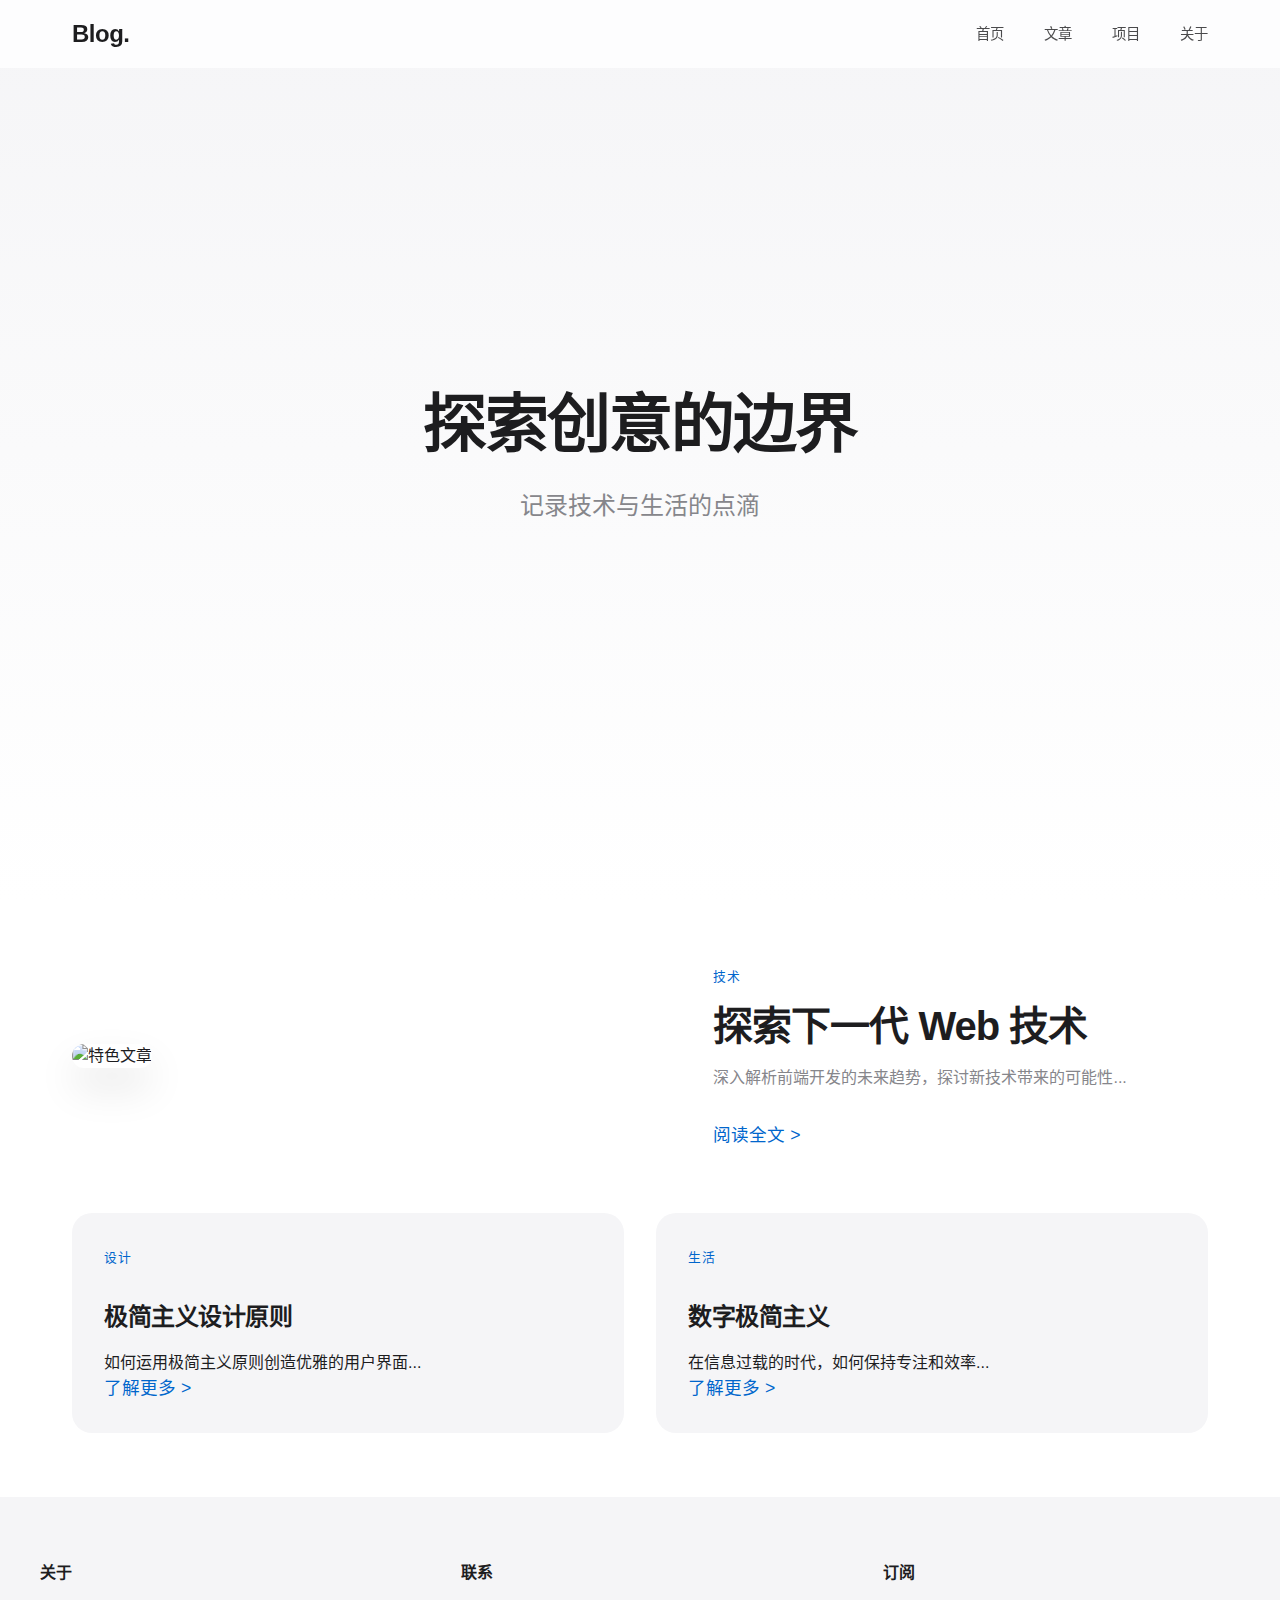
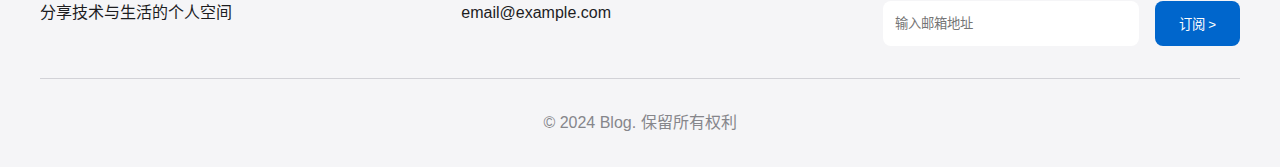
==== index.html @ 7df4236a "test" ====
<!DOCTYPE html>
<html lang="zh-CN">
<head>
    <meta charset="UTF-8">
    <meta name="viewport" content="width=device-width, initial-scale=1.0">
    <title>博客</title>
    <link rel="stylesheet" href="style.css">
</head>
<body>
    <header>
        <nav>
            <div class="logo">Blog.</div>
            <ul>
                <li><a href="#home">首页</a></li>
                <li><a href="#articles">文章</a></li>
                <li><a href="#projects">项目</a></li>
                <li><a href="#about">关于</a></li>
            </ul>
        </nav>
    </header>

    <div class="hero">
        <h1>探索创意的边界</h1>
        <p>记录技术与生活的点滴</p>
    </div>

    <main>
        <section class="featured">
            <article class="featured-post">
                <div class="post-image">
                    <img src="featured.jpg" alt="特色文章">
                </div>
                <div class="post-content">
                    <span class="category">技术</span>
                    <h2>探索下一代 Web 技术</h2>
                    <p>深入解析前端开发的未来趋势，探讨新技术带来的可能性...</p>
                    <a href="#" class="read-more">阅读全文 ></a>
                </div>
            </article>
        </section>

        <section class="posts-grid">
            <article class="post">
                <span class="category">设计</span>
                <h3>极简主义设计原则</h3>
                <p>如何运用极简主义原则创造优雅的用户界面...</p>
                <a href="#" class="read-more">了解更多 ></a>
            </article>

            <article class="post">
                <span class="category">生活</span>
                <h3>数字极简主义</h3>
                <p>在信息过载的时代，如何保持专注和效率...</p>
                <a href="#" class="read-more">了解更多 ></a>
            </article>
        </section>
    </main>

    <footer>
        <div class="footer-content">
            <div class="footer-section">
                <h4>关于</h4>
                <p>分享技术与生活的个人空间</p>
            </div>
            <div class="footer-section">
                <h4>联系</h4>
                <p>email@example.com</p>
            </div>
            <div class="footer-section">
                <h4>订阅</h4>
                <form class="subscribe-form">
                    <input type="email" placeholder="输入邮箱地址">
                    <button type="submit">订阅 ></button>
                </form>
            </div>
        </div>
        <div class="footer-bottom">
            <p>&copy; 2024 Blog. 保留所有权利</p>
        </div>
    </footer>
</body>
</html>
---- style.css ----
/* 基础重置 */
* {
    margin: 0;
    padding: 0;
    box-sizing: border-box;
}

body {
    font-family: -apple-system, BlinkMacSystemFont, 'SF Pro Text', 'Helvetica Neue', sans-serif;
    line-height: 1.5;
    color: #1d1d1f;
    background-color: #ffffff;
}

/* 导航栏 */
header {
    background: rgba(255, 255, 255, 0.8);
    backdrop-filter: blur(20px);
    position: fixed;
    width: 100%;
    z-index: 1000;
}

nav {
    max-width: 1200px;
    margin: 0 auto;
    padding: 1rem 2rem;
    display: flex;
    justify-content: space-between;
    align-items: center;
}

.logo {
    font-size: 1.5rem;
    font-weight: 600;
    letter-spacing: -0.5px;
}

nav ul {
    display: flex;
    gap: 2.5rem;
    list-style: none;
}

nav a {
    text-decoration: none;
    color: #1d1d1f;
    font-size: 0.9rem;
    opacity: 0.8;
    transition: opacity 0.3s;
}

nav a:hover {
    opacity: 1;
}

/* 英雄区域 */
.hero {
    height: 100vh;
    display: flex;
    flex-direction: column;
    justify-content: center;
    align-items: center;
    text-align: center;
    background: linear-gradient(to bottom, #f5f5f7, #ffffff);
}

.hero h1 {
    font-size: 4rem;
    font-weight: 600;
    letter-spacing: -2px;
    margin-bottom: 1rem;
}

.hero p {
    font-size: 1.5rem;
    color: #86868b;
    max-width: 600px;
}

/* 主要内容区域 */
main {
    max-width: 1200px;
    margin: 0 auto;
    padding: 4rem 2rem;
}

/* 特色文章 */
.featured-post {
    display: grid;
    grid-template-columns: 1.2fr 1fr;
    gap: 3rem;
    margin-bottom: 4rem;
    align-items: center;
}

.post-image img {
    width: 100%;
    border-radius: 20px;
    box-shadow: 0 20px 40px rgba(0,0,0,0.1);
}

.category {
    display: inline-block;
    font-size: 0.8rem;
    text-transform: uppercase;
    letter-spacing: 1px;
    color: #06c;
    margin-bottom: 1rem;
}

.post-content h2 {
    font-size: 2.5rem;
    font-weight: 600;
    letter-spacing: -1px;
    margin-bottom: 1rem;
    line-height: 1.2;
}

.post-content p {
    color: #86868b;
    margin-bottom: 2rem;
}

.read-more {
    color: #06c;
    text-decoration: none;
    font-size: 1.1rem;
    font-weight: 500;
}

/* 文章网格 */
.posts-grid {
    display: grid;
    grid-template-columns: repeat(auto-fit, minmax(300px, 1fr));
    gap: 2rem;
}

.post {
    background: #f5f5f7;
    padding: 2rem;
    border-radius: 20px;
    transition: transform 0.3s ease;
}

.post:hover {
    transform: translateY(-5px);
}

.post h3 {
    font-size: 1.5rem;
    margin: 1rem 0;
    letter-spacing: -0.5px;
}

/* 页脚 */
footer {
    background: #f5f5f7;
    padding: 4rem 2rem 2rem;
}

.footer-content {
    max-width: 1200px;
    margin: 0 auto;
    display: grid;
    grid-template-columns: repeat(3, 1fr);
    gap: 4rem;
}

.footer-section h4 {
    font-size: 1rem;
    margin-bottom: 1rem;
}

.subscribe-form {
    display: flex;
    gap: 1rem;
}

.subscribe-form input {
    flex: 1;
    padding: 0.8rem;
    border: none;
    border-radius: 8px;
    background: #fff;
}

.subscribe-form button {
    padding: 0.8rem 1.5rem;
    border: none;
    border-radius: 8px;
    background: #06c;
    color: #fff;
    cursor: pointer;
    transition: background 0.3s;
}

.subscribe-form button:hover {
    background: #0055b3;
}

.footer-bottom {
    max-width: 1200px;
    margin: 2rem auto 0;
    padding-top: 2rem;
    border-top: 1px solid #d2d2d7;
    text-align: center;
    color: #86868b;
}

/* 响应式设计 */
@media (max-width: 768px) {
    .hero h1 {
        font-size: 2.5rem;
    }
    
    .featured-post {
        grid-template-columns: 1fr;
    }
    
    .footer-content {
        grid-template-columns: 1fr;
        gap: 2rem;
    }
    
    nav {
        padding: 1rem;
    }
    
    nav ul {
        display: none;
    }
}
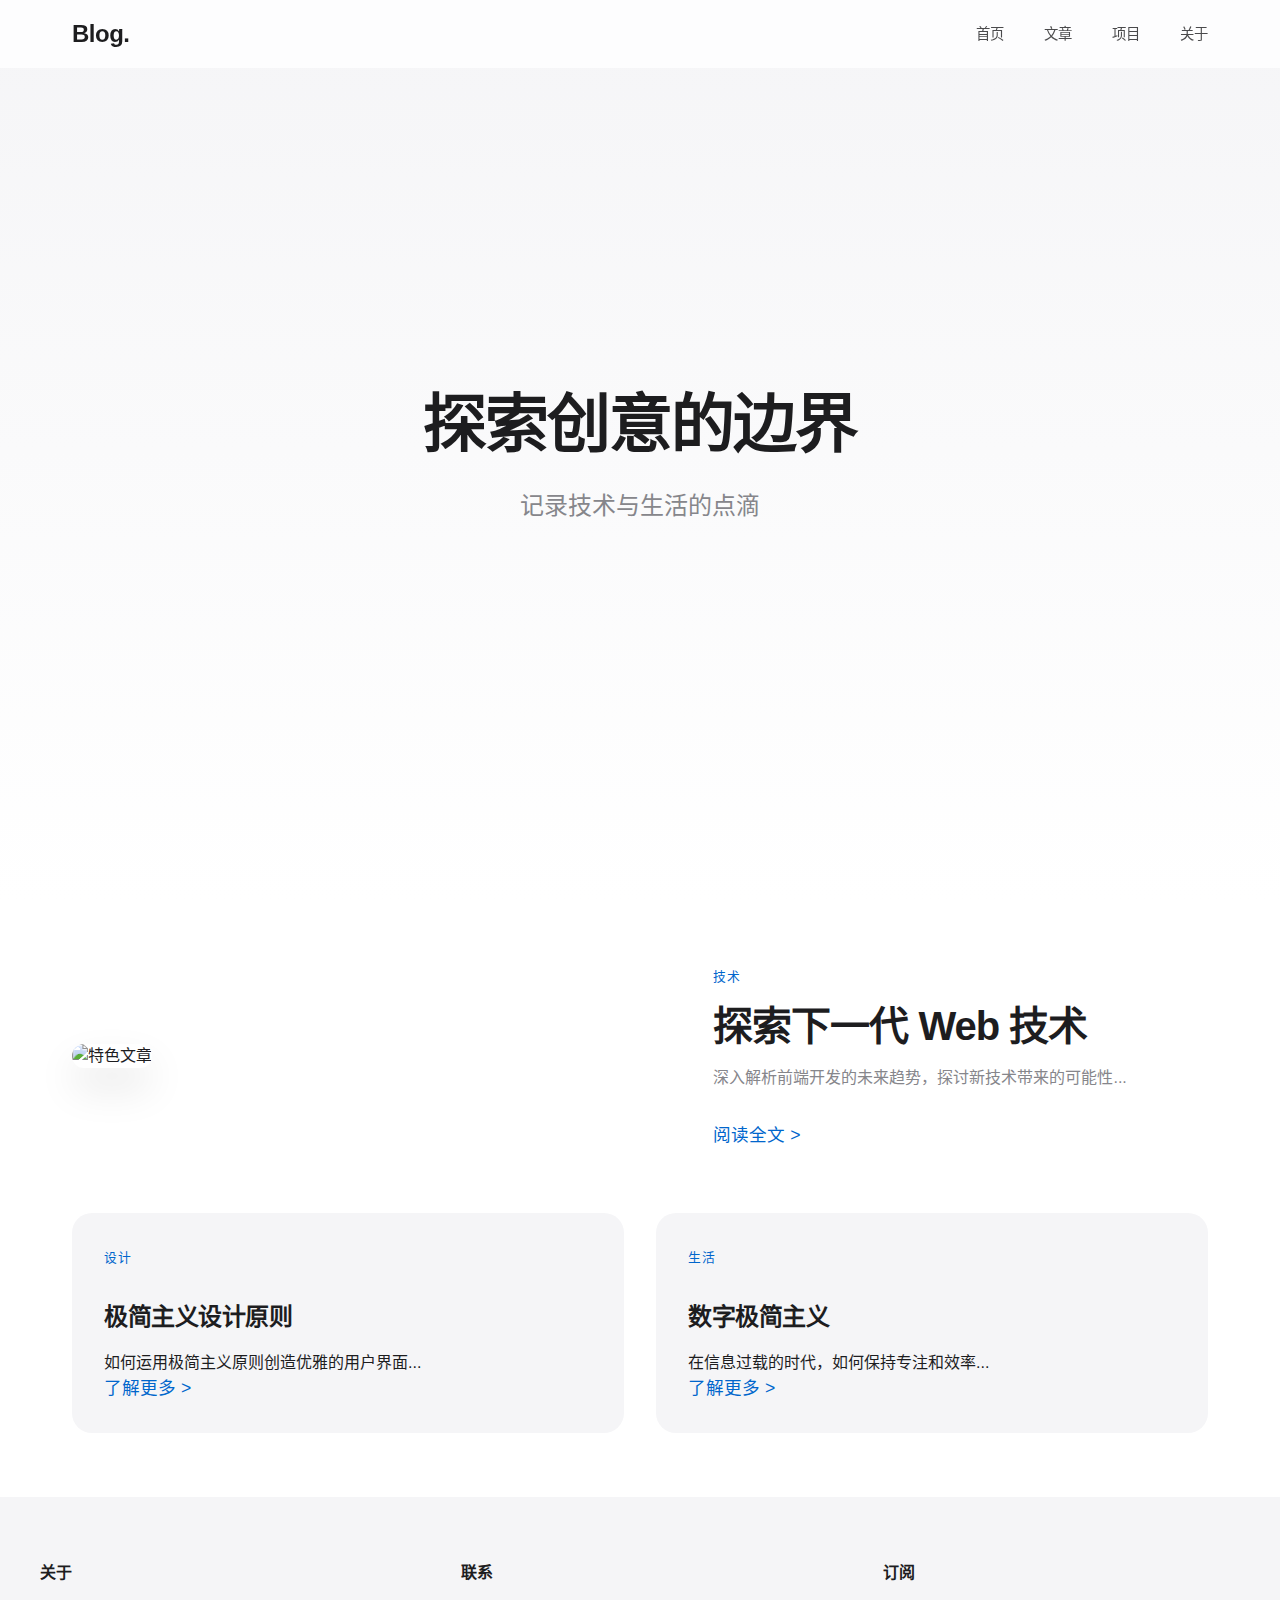
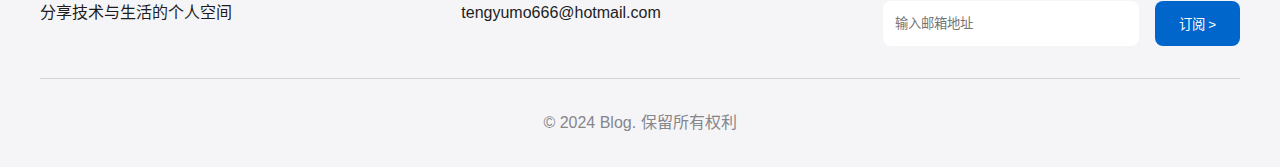
==== commit 6172c34c: "Update index.html" ====
--- a/index.html
+++ b/index.html
@@ -64,7 +64,7 @@
             </div>
             <div class="footer-section">
                 <h4>联系</h4>
-                <p>email@example.com</p>
+                <p>tengyumo666@hotmail.com</p>
             </div>
             <div class="footer-section">
                 <h4>订阅</h4>
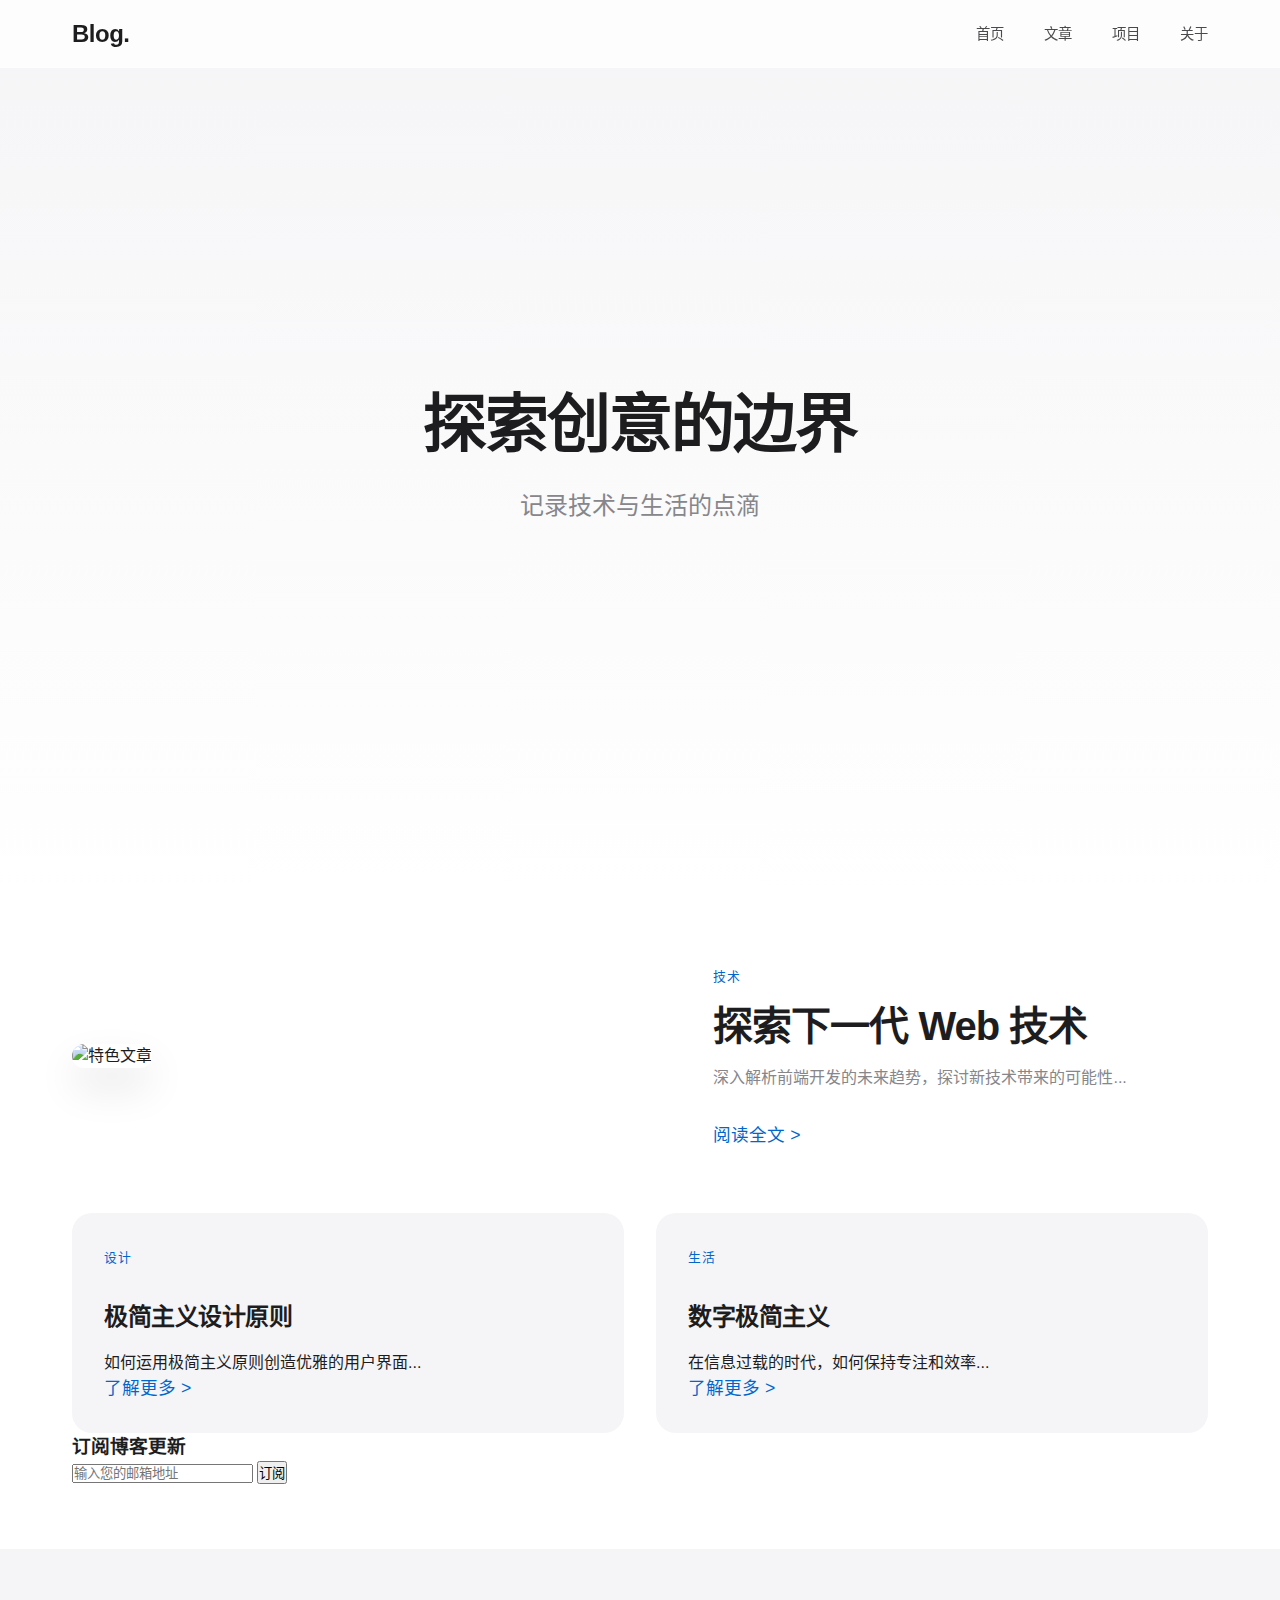
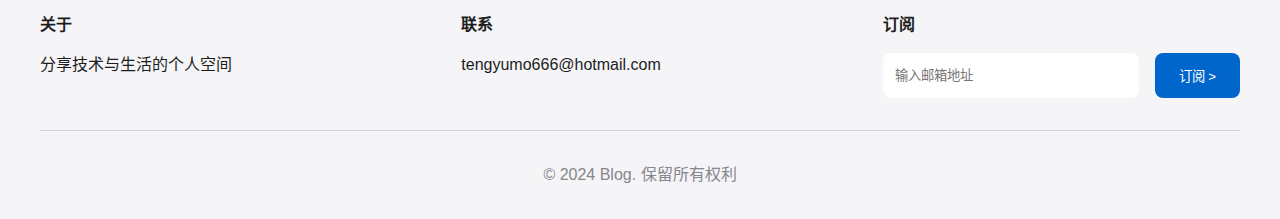
==== commit 08e7dcb1: "Update index.html" ====
--- a/index.html
+++ b/index.html
@@ -54,6 +54,14 @@
                 <a href="#" class="read-more">了解更多 ></a>
             </article>
         </section>
+
+        <div class="subscription-form">
+            <h3>订阅博客更新</h3>
+            <form id="subscribeForm">
+                <input type="email" id="emailInput" placeholder="输入您的邮箱地址" required>
+                <button type="submit">订阅</button>
+            </form>
+        </div>
     </main>
 
     <footer>
@@ -78,5 +86,31 @@
             <p>&copy; 2024 Blog. 保留所有权利</p>
         </div>
     </footer>
+
+    <script>
+    document.getElementById('subscribeForm').addEventListener('submit', async (e) => {
+        e.preventDefault();
+        const email = document.getElementById('emailInput').value;
+        
+        try {
+            const response = await fetch('/api/subscribe', {
+                method: 'POST',
+                headers: {
+                    'Content-Type': 'application/json'
+                },
+                body: JSON.stringify({ email })
+            });
+            
+            const data = await response.json();
+            if (data.success) {
+                alert('订阅成功！请查看您的邮箱确认。');
+            } else {
+                alert('订阅失败，请稍后重试。');
+            }
+        } catch (error) {
+            alert('发生错误，请稍后重试。');
+        }
+    });
+    </script>
 </body>
 </html>
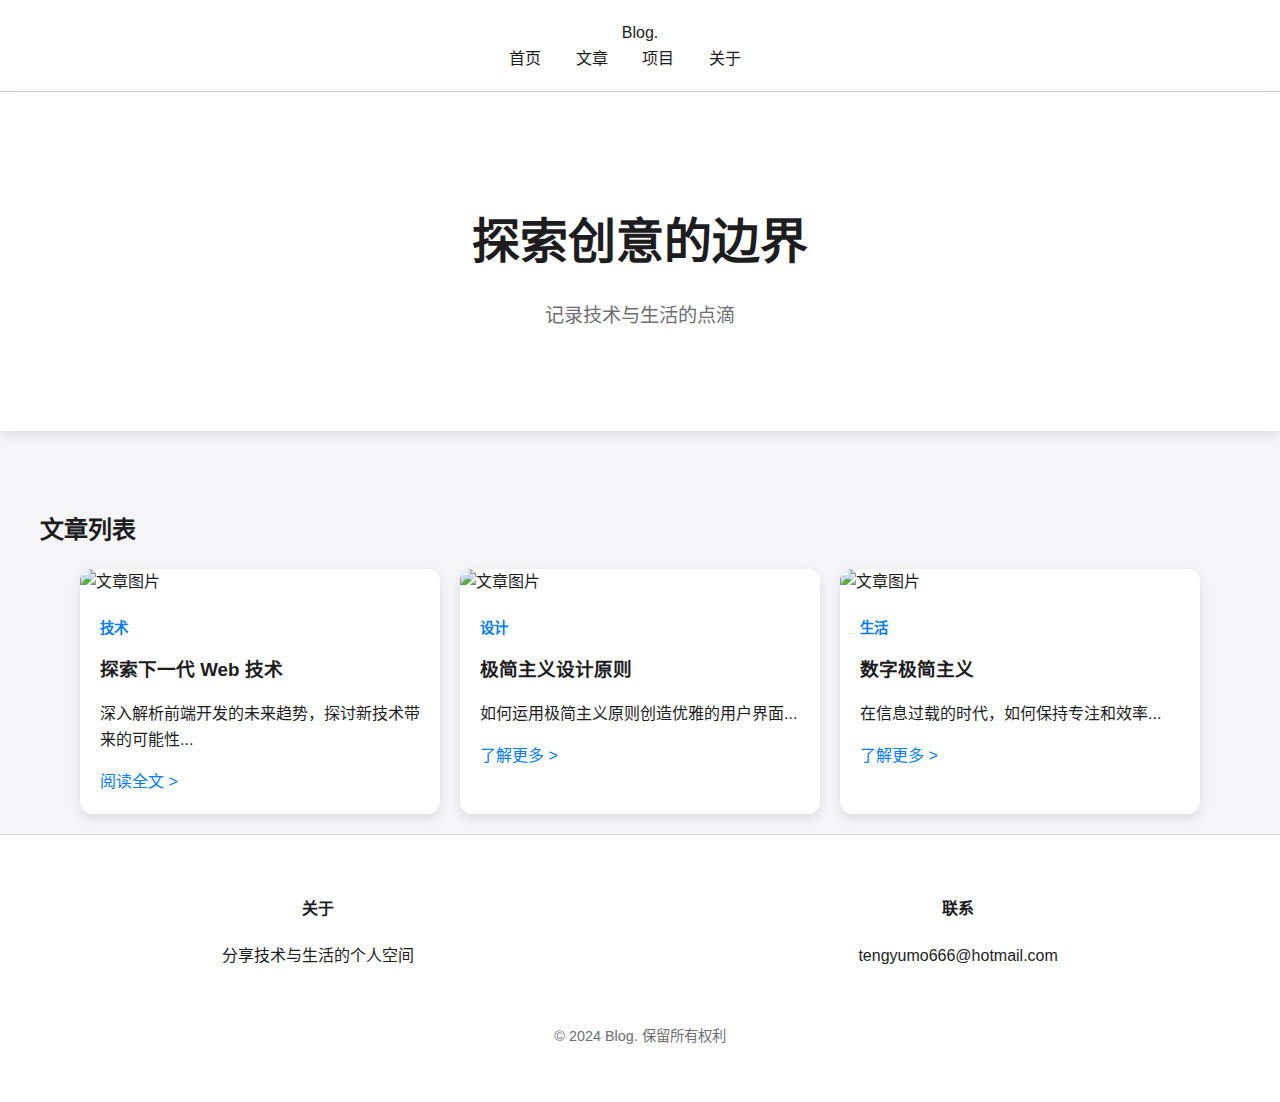
==== commit 1f7d5f0e: "page" ====
--- a/index.html
+++ b/index.html
@@ -4,7 +4,7 @@
     <meta charset="UTF-8">
     <meta name="viewport" content="width=device-width, initial-scale=1.0">
     <title>博客</title>
-    <link rel="stylesheet" href="style.css">
+    <link rel="stylesheet" href="css/style.css">
 </head>
 <body>
     <header>
@@ -25,43 +25,46 @@
     </div>
 
     <main>
-        <section class="featured">
-            <article class="featured-post">
-                <div class="post-image">
-                    <img src="featured.jpg" alt="特色文章">
-                </div>
-                <div class="post-content">
-                    <span class="category">技术</span>
-                    <h2>探索下一代 Web 技术</h2>
-                    <p>深入解析前端开发的未来趋势，探讨新技术带来的可能性...</p>
-                    <a href="#" class="read-more">阅读全文 ></a>
-                </div>
-            </article>
+        <section id="articles" class="articles-section">
+            <h2>文章列表</h2>
+            <div class="articles-grid">
+                <article class="article-card">
+                    <div class="article-image">
+                        <img src="featured.jpg" alt="文章图片">
+                    </div>
+                    <div class="article-content">
+                        <span class="category">技术</span>
+                        <h3>探索下一代 Web 技术</h3>
+                        <p>深入解析前端开发的未来趋势，探讨新技术带来的可能性...</p>
+                        <a href="#" class="read-more">阅读全文 ></a>
+                    </div>
+                </article>
+
+                <article class="article-card">
+                    <div class="article-image">
+                        <img src="design.jpg" alt="文章图片">
+                    </div>
+                    <div class="article-content">
+                        <span class="category">设计</span>
+                        <h3>极简主义设计原则</h3>
+                        <p>如何运用极简主义原则创造优雅的用户界面...</p>
+                        <a href="#" class="read-more">了解更多 ></a>
+                    </div>
+                </article>
+
+                <article class="article-card">
+                    <div class="article-image">
+                        <img src="lifestyle.jpg" alt="文章图片">
+                    </div>
+                    <div class="article-content">
+                        <span class="category">生活</span>
+                        <h3>数字极简主义</h3>
+                        <p>在信息过载的时代，如何保持专注和效率...</p>
+                        <a href="#" class="read-more">了解更多 ></a>
+                    </div>
+                </article>
+            </div>
         </section>
-
-        <section class="posts-grid">
-            <article class="post">
-                <span class="category">设计</span>
-                <h3>极简主义设计原则</h3>
-                <p>如何运用极简主义原则创造优雅的用户界面...</p>
-                <a href="#" class="read-more">了解更多 ></a>
-            </article>
-
-            <article class="post">
-                <span class="category">生活</span>
-                <h3>数字极简主义</h3>
-                <p>在信息过载的时代，如何保持专注和效率...</p>
-                <a href="#" class="read-more">了解更多 ></a>
-            </article>
-        </section>
-
-        <div class="subscription-form">
-            <h3>订阅博客更新</h3>
-            <form id="subscribeForm">
-                <input type="email" id="emailInput" placeholder="输入您的邮箱地址" required>
-                <button type="submit">订阅</button>
-            </form>
-        </div>
     </main>
 
     <footer>
@@ -74,43 +77,10 @@
                 <h4>联系</h4>
                 <p>tengyumo666@hotmail.com</p>
             </div>
-            <div class="footer-section">
-                <h4>订阅</h4>
-                <form class="subscribe-form">
-                    <input type="email" placeholder="输入邮箱地址">
-                    <button type="submit">订阅 ></button>
-                </form>
-            </div>
         </div>
         <div class="footer-bottom">
             <p>&copy; 2024 Blog. 保留所有权利</p>
         </div>
     </footer>
-
-    <script>
-    document.getElementById('subscribeForm').addEventListener('submit', async (e) => {
-        e.preventDefault();
-        const email = document.getElementById('emailInput').value;
-        
-        try {
-            const response = await fetch('/api/subscribe', {
-                method: 'POST',
-                headers: {
-                    'Content-Type': 'application/json'
-                },
-                body: JSON.stringify({ email })
-            });
-            
-            const data = await response.json();
-            if (data.success) {
-                alert('订阅成功！请查看您的邮箱确认。');
-            } else {
-                alert('订阅失败，请稍后重试。');
-            }
-        } catch (error) {
-            alert('发生错误，请稍后重试。');
-        }
-    });
-    </script>
 </body>
 </html>
--- a/css/style.css
+++ b/css/style.css
@@ -0,0 +1,141 @@
+body {
+    font-family: -apple-system, BlinkMacSystemFont, "Segoe UI", Roboto, "Helvetica Neue", Arial, sans-serif;
+    line-height: 1.6;
+    margin: 0;
+    padding: 0;
+    background-color: #f5f5f7;
+    color: #1d1d1f;
+}
+
+header {
+    background: #fff;
+    border-bottom: 1px solid #d2d2d7;
+    padding: 20px 0;
+    text-align: center;
+}
+
+nav ul {
+    list-style: none;
+    padding: 0;
+    margin: 0;
+}
+
+nav ul li {
+    display: inline;
+    margin-right: 30px;
+}
+
+nav ul li a {
+    color: #1d1d1f;
+    text-decoration: none;
+    font-weight: 500;
+    transition: color 0.3s;
+}
+
+nav ul li a:hover {
+    color: #007aff;
+}
+
+.hero {
+    background: #fff;
+    padding: 80px 20px;
+    text-align: center;
+    box-shadow: 0 4px 12px rgba(0, 0, 0, 0.1);
+    margin-bottom: 40px;
+}
+
+.hero h1 {
+    font-size: 3em;
+    margin-bottom: 20px;
+    color: #1d1d1f;
+}
+
+.hero p {
+    font-size: 1.2em;
+    color: #6e6e73;
+}
+
+main {
+    padding: 20px;
+}
+
+.articles-section {
+    max-width: 1200px;
+    margin: 0 auto;
+}
+
+.articles-grid {
+    display: flex;
+    flex-wrap: wrap;
+    gap: 20px;
+    justify-content: center;
+}
+
+.article-card {
+    background: #fff;
+    border-radius: 12px;
+    box-shadow: 0 4px 12px rgba(0, 0, 0, 0.1);
+    overflow: hidden;
+    width: 30%;
+    transition: transform 0.3s, box-shadow 0.3s;
+}
+
+.article-card:hover {
+    transform: translateY(-5px);
+    box-shadow: 0 8px 16px rgba(0, 0, 0, 0.2);
+}
+
+.article-image img {
+    width: 100%;
+    height: auto;
+    display: block;
+}
+
+.article-content {
+    padding: 20px;
+}
+
+.category {
+    font-size: 0.9em;
+    color: #007aff;
+    font-weight: 600;
+}
+
+h3 {
+    margin: 15px 0;
+    color: #1d1d1f;
+}
+
+.read-more {
+    color: #007aff;
+    text-decoration: none;
+    font-weight: 500;
+    transition: color 0.3s;
+}
+
+.read-more:hover {
+    color: #0056b3;
+}
+
+footer {
+    background: #fff;
+    border-top: 1px solid #d2d2d7;
+    padding: 40px 0;
+    text-align: center;
+}
+
+.footer-content {
+    display: flex;
+    justify-content: space-around;
+    flex-wrap: wrap;
+    margin-bottom: 20px;
+}
+
+.footer-section {
+    margin-bottom: 20px;
+}
+
+.footer-bottom {
+    font-size: 0.9em;
+    color: #6e6e73;
+} 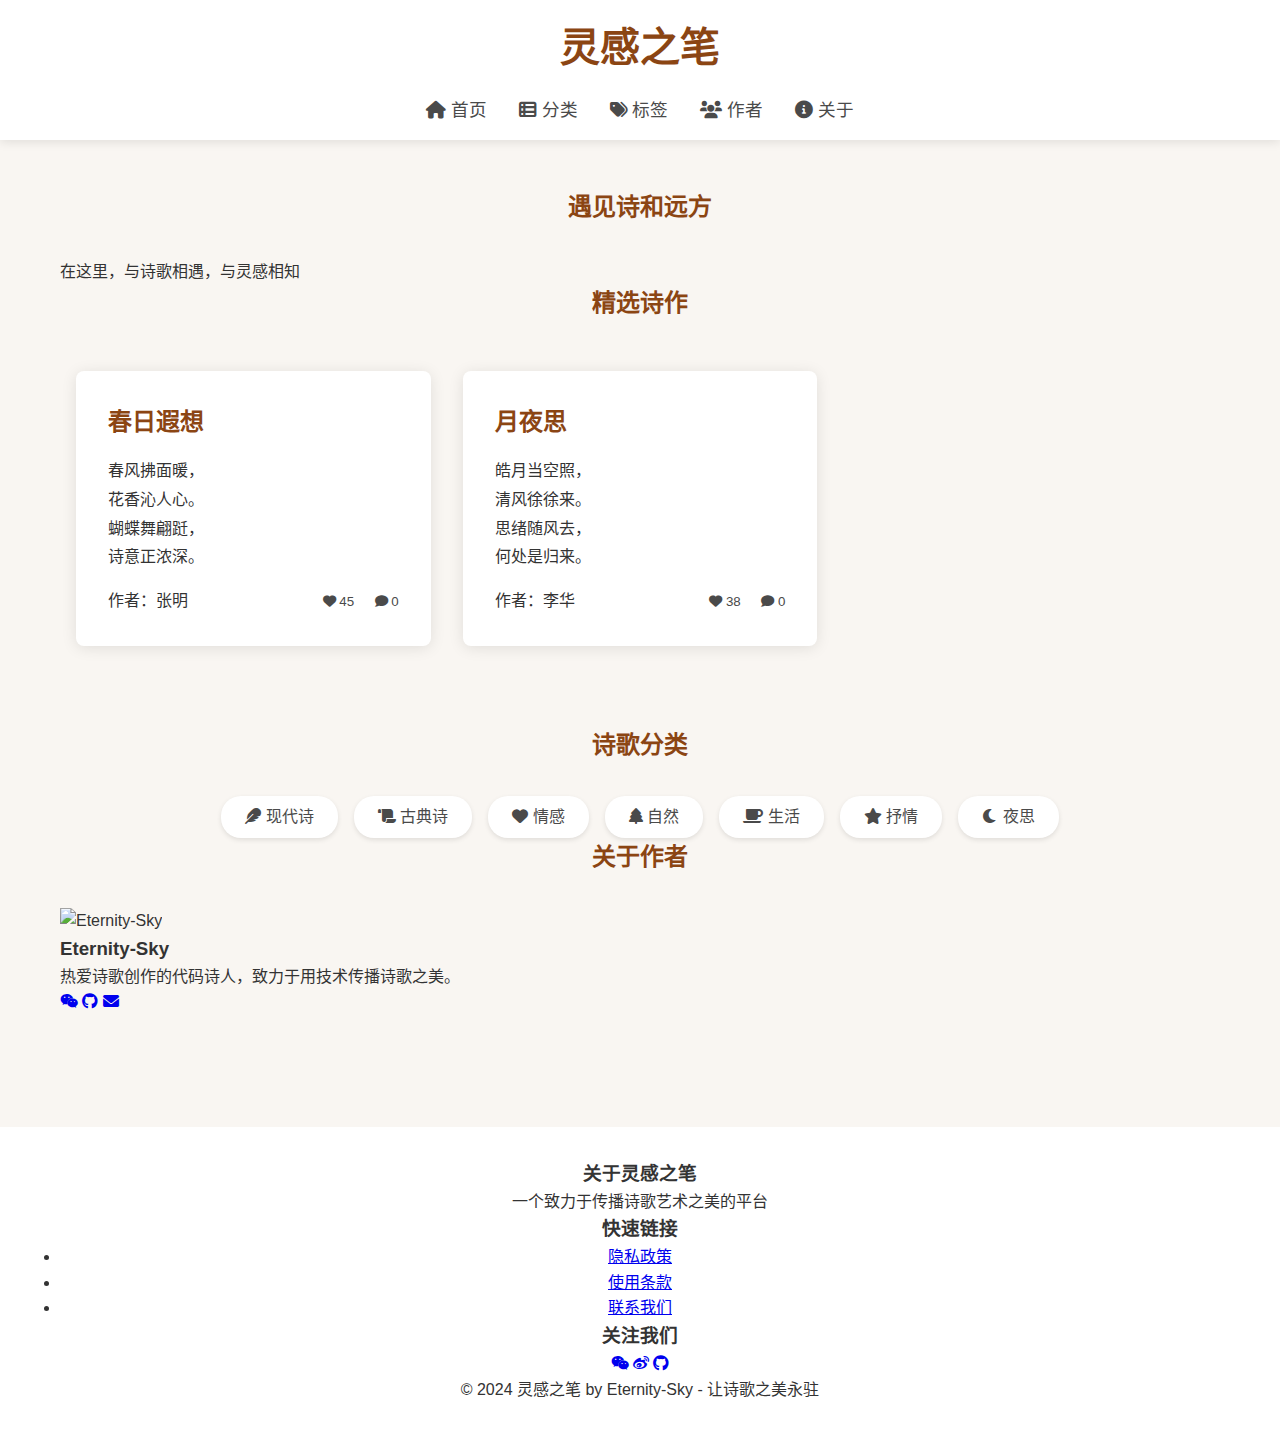
==== commit bfaa11fc: "a" ====
--- a/index.html
+++ b/index.html
@@ -3,84 +3,106 @@
 <head>
     <meta charset="UTF-8">
     <meta name="viewport" content="width=device-width, initial-scale=1.0">
-    <title>博客</title>
+    <title>灵感之笔 - 诗歌分享平台</title>
+    <meta name="description" content="灵感之笔 - 一个优雅的诗歌分享平台，由Eternity-Sky倾情打造">
+    <meta name="author" content="Eternity-Sky">
     <link rel="stylesheet" href="css/style.css">
+    <link rel="stylesheet" href="https://cdnjs.cloudflare.com/ajax/libs/font-awesome/6.0.0/css/all.min.css">
+    <link rel="icon" href="images/favicon.ico" type="image/x-icon">
 </head>
 <body>
-    <header>
-        <nav>
-            <div class="logo">Blog.</div>
-            <ul>
-                <li><a href="#home">首页</a></li>
-                <li><a href="#articles">文章</a></li>
-                <li><a href="#projects">项目</a></li>
-                <li><a href="#about">关于</a></li>
-            </ul>
-        </nav>
+    <header class="site-header">
+        <div class="container">
+            <div class="header-top">
+                <h1 class="site-title">灵感之笔</h1>
+            </div>
+            <nav class="main-nav">
+                <ul>
+                    <li><a href="/" class="active"><i class="fas fa-home"></i> 首页</a></li>
+                    <li><a href="/categories"><i class="fas fa-th-list"></i> 分类</a></li>
+                    <li><a href="/tags"><i class="fas fa-tags"></i> 标签</a></li>
+                    <li><a href="/authors"><i class="fas fa-users"></i> 作者</a></li>
+                    <li><a href="/about"><i class="fas fa-info-circle"></i> 关于</a></li>
+                </ul>
+            </nav>
+        </div>
     </header>
 
-    <div class="hero">
-        <h1>探索创意的边界</h1>
-        <p>记录技术与生活的点滴</p>
-    </div>
+    <main class="site-main">
+        <div class="container">
+            <section class="hero-section">
+                <h2>遇见诗和远方</h2>
+                <p class="subtitle">在这里，与诗歌相遇，与灵感相知</p>
+            </section>
 
-    <main>
-        <section id="articles" class="articles-section">
-            <h2>文章列表</h2>
-            <div class="articles-grid">
-                <article class="article-card">
-                    <div class="article-image">
-                        <img src="featured.jpg" alt="文章图片">
+            <section class="featured-poems">
+                <h2>精选诗作</h2>
+                <div class="poems-grid">
+                    <!-- 诗歌卡片将通过 JavaScript 动态加载 -->
+                </div>
+            </section>
+
+            <section class="categories">
+                <h2>诗歌分类</h2>
+                <div class="category-tags">
+                    <a href="#" class="tag"><i class="fas fa-feather"></i> 现代诗</a>
+                    <a href="#" class="tag"><i class="fas fa-scroll"></i> 古典诗</a>
+                    <a href="#" class="tag"><i class="fas fa-heart"></i> 情感</a>
+                    <a href="#" class="tag"><i class="fas fa-tree"></i> 自然</a>
+                    <a href="#" class="tag"><i class="fas fa-coffee"></i> 生活</a>
+                    <a href="#" class="tag"><i class="fas fa-star"></i> 抒情</a>
+                    <a href="#" class="tag"><i class="fas fa-moon"></i> 夜思</a>
+                </div>
+            </section>
+
+            <section class="about-author">
+                <h2>关于作者</h2>
+                <div class="author-card">
+                    <img src="images/author-avatar.jpg" alt="Eternity-Sky" class="author-avatar">
+                    <div class="author-info">
+                        <h3>Eternity-Sky</h3>
+                        <p class="author-bio">热爱诗歌创作的代码诗人，致力于用技术传播诗歌之美。</p>
+                        <div class="social-links">
+                            <a href="#" title="微信公众号"><i class="fab fa-weixin"></i></a>
+                            <a href="#" title="GitHub"><i class="fab fa-github"></i></a>
+                            <a href="#" title="邮箱"><i class="fas fa-envelope"></i></a>
+                        </div>
                     </div>
-                    <div class="article-content">
-                        <span class="category">技术</span>
-                        <h3>探索下一代 Web 技术</h3>
-                        <p>深入解析前端开发的未来趋势，探讨新技术带来的可能性...</p>
-                        <a href="#" class="read-more">阅读全文 ></a>
-                    </div>
-                </article>
-
-                <article class="article-card">
-                    <div class="article-image">
-                        <img src="design.jpg" alt="文章图片">
-                    </div>
-                    <div class="article-content">
-                        <span class="category">设计</span>
-                        <h3>极简主义设计原则</h3>
-                        <p>如何运用极简主义原则创造优雅的用户界面...</p>
-                        <a href="#" class="read-more">了解更多 ></a>
-                    </div>
-                </article>
-
-                <article class="article-card">
-                    <div class="article-image">
-                        <img src="lifestyle.jpg" alt="文章图片">
-                    </div>
-                    <div class="article-content">
-                        <span class="category">生活</span>
-                        <h3>数字极简主义</h3>
-                        <p>在信息过载的时代，如何保持专注和效率...</p>
-                        <a href="#" class="read-more">了解更多 ></a>
-                    </div>
-                </article>
-            </div>
-        </section>
+                </div>
+            </section>
+        </div>
     </main>
 
-    <footer>
-        <div class="footer-content">
-            <div class="footer-section">
-                <h4>关于</h4>
-                <p>分享技术与生活的个人空间</p>
+    <footer class="site-footer">
+        <div class="container">
+            <div class="footer-content">
+                <div class="footer-section">
+                    <h3>关于灵感之笔</h3>
+                    <p>一个致力于传播诗歌艺术之美的平台</p>
+                </div>
+                <div class="footer-section">
+                    <h3>快速链接</h3>
+                    <ul>
+                        <li><a href="/privacy">隐私政策</a></li>
+                        <li><a href="/terms">使用条款</a></li>
+                        <li><a href="/contact">联系我们</a></li>
+                    </ul>
+                </div>
+                <div class="footer-section">
+                    <h3>关注我们</h3>
+                    <div class="social-links">
+                        <a href="#"><i class="fab fa-weixin"></i></a>
+                        <a href="#"><i class="fab fa-weibo"></i></a>
+                        <a href="#"><i class="fab fa-github"></i></a>
+                    </div>
+                </div>
             </div>
-            <div class="footer-section">
-                <h4>联系</h4>
-                <p>tengyumo666@hotmail.com</p>
+            <div class="footer-bottom">
+                <p>&copy; 2024 灵感之笔 by Eternity-Sky - 让诗歌之美永驻</p>
             </div>
         </div>
-        <div class="footer-bottom">
-            <p>&copy; 2024 Blog. 保留所有权利</p>
-        </div>
     </footer>
+
+    <script src="js/main.js"></script>
 </body>
-</html>
+</html> --- a/css/style.css
+++ b/css/style.css
@@ -1,141 +1,230 @@
-body {
-    font-family: -apple-system, BlinkMacSystemFont, "Segoe UI", Roboto, "Helvetica Neue", Arial, sans-serif;
-    line-height: 1.6;
+/* 全局样式 */
+:root {
+    --primary-color: #4a4a4a;
+    --accent-color: #8b4513;
+    --bg-color: #f9f6f2;
+    --text-color: #333;
+    --font-main: 'Microsoft YaHei', sans-serif;
+    --font-poetry: 'KaiTi', serif;
+}
+
+* {
     margin: 0;
     padding: 0;
-    background-color: #f5f5f7;
-    color: #1d1d1f;
-}
-
-header {
-    background: #fff;
-    border-bottom: 1px solid #d2d2d7;
-    padding: 20px 0;
-    text-align: center;
-}
-
-nav ul {
-    list-style: none;
-    padding: 0;
-    margin: 0;
-}
-
-nav ul li {
-    display: inline;
-    margin-right: 30px;
-}
-
-nav ul li a {
-    color: #1d1d1f;
-    text-decoration: none;
-    font-weight: 500;
-    transition: color 0.3s;
-}
-
-nav ul li a:hover {
-    color: #007aff;
-}
-
-.hero {
-    background: #fff;
-    padding: 80px 20px;
-    text-align: center;
-    box-shadow: 0 4px 12px rgba(0, 0, 0, 0.1);
-    margin-bottom: 40px;
-}
-
-.hero h1 {
-    font-size: 3em;
-    margin-bottom: 20px;
-    color: #1d1d1f;
-}
-
-.hero p {
-    font-size: 1.2em;
-    color: #6e6e73;
-}
-
-main {
-    padding: 20px;
-}
-
-.articles-section {
+    box-sizing: border-box;
+}
+
+body {
+    font-family: var(--font-main);
+    background-color: var(--bg-color);
+    color: var(--text-color);
+    line-height: 1.6;
+}
+
+.container {
     max-width: 1200px;
     margin: 0 auto;
-}
-
-.articles-grid {
+    padding: 0 20px;
+}
+
+/* 头部样式 */
+.site-header {
+    background: white;
+    box-shadow: 0 2px 10px rgba(0,0,0,0.1);
+    padding: 1rem 0;
+}
+
+.site-title {
+    color: var(--accent-color);
+    font-family: var(--font-poetry);
+    font-size: 2.5rem;
+    text-align: center;
+    margin-bottom: 1rem;
+}
+
+.main-nav ul {
+    display: flex;
+    justify-content: center;
+    list-style: none;
+    gap: 2rem;
+}
+
+.main-nav a {
+    color: var(--primary-color);
+    text-decoration: none;
+    font-size: 1.1rem;
+    transition: color 0.3s;
+}
+
+.main-nav a:hover {
+    color: var(--accent-color);
+}
+
+/* 主要内容区域 */
+.site-main {
+    padding: 3rem 0;
+}
+
+.featured-poems {
+    margin-bottom: 4rem;
+}
+
+h2 {
+    font-family: var(--font-poetry);
+    color: var(--accent-color);
+    margin-bottom: 2rem;
+    text-align: center;
+}
+
+.poems-grid {
+    display: grid;
+    grid-template-columns: repeat(auto-fill, minmax(300px, 1fr));
+    gap: 2rem;
+    padding: 1rem;
+}
+
+.poem-card {
+    background: white;
+    border-radius: 8px;
+    padding: 2rem;
+    box-shadow: 0 2px 15px rgba(0,0,0,0.1);
+    transition: transform 0.3s;
+}
+
+.poem-card:hover {
+    transform: translateY(-5px);
+}
+
+.poem-title {
+    font-family: var(--font-poetry);
+    font-size: 1.5rem;
+    margin-bottom: 1rem;
+    color: var(--accent-color);
+}
+
+.poem-content {
+    font-family: var(--font-poetry);
+    margin-bottom: 1rem;
+    line-height: 1.8;
+}
+
+/* 分类标签 */
+.category-tags {
     display: flex;
     flex-wrap: wrap;
-    gap: 20px;
+    gap: 1rem;
     justify-content: center;
 }
 
-.article-card {
-    background: #fff;
-    border-radius: 12px;
-    box-shadow: 0 4px 12px rgba(0, 0, 0, 0.1);
-    overflow: hidden;
-    width: 30%;
-    transition: transform 0.3s, box-shadow 0.3s;
-}
-
-.article-card:hover {
-    transform: translateY(-5px);
-    box-shadow: 0 8px 16px rgba(0, 0, 0, 0.2);
-}
-
-.article-image img {
+.tag {
+    background: white;
+    padding: 0.5rem 1.5rem;
+    border-radius: 20px;
+    text-decoration: none;
+    color: var(--primary-color);
+    transition: all 0.3s;
+    box-shadow: 0 2px 5px rgba(0,0,0,0.1);
+}
+
+.tag:hover {
+    background: var(--accent-color);
+    color: white;
+}
+
+/* 页脚 */
+.site-footer {
+    background: white;
+    padding: 2rem 0;
+    text-align: center;
+    margin-top: 4rem;
+}
+
+/* 响应式设计 */
+@media (max-width: 768px) {
+    .main-nav ul {
+        flex-direction: column;
+        align-items: center;
+        gap: 1rem;
+    }
+
+    .site-title {
+        font-size: 2rem;
+    }
+
+    .poems-grid {
+        grid-template-columns: 1fr;
+    }
+}
+
+/* 评论模态框样式 */
+.comment-modal {
+    position: fixed;
+    top: 0;
+    left: 0;
     width: 100%;
-    height: auto;
-    display: block;
-}
-
-.article-content {
-    padding: 20px;
-}
-
-.category {
-    font-size: 0.9em;
-    color: #007aff;
-    font-weight: 600;
-}
-
-h3 {
-    margin: 15px 0;
-    color: #1d1d1f;
-}
-
-.read-more {
-    color: #007aff;
-    text-decoration: none;
-    font-weight: 500;
-    transition: color 0.3s;
-}
-
-.read-more:hover {
-    color: #0056b3;
-}
-
-footer {
-    background: #fff;
-    border-top: 1px solid #d2d2d7;
-    padding: 40px 0;
-    text-align: center;
-}
-
-.footer-content {
-    display: flex;
-    justify-content: space-around;
-    flex-wrap: wrap;
-    margin-bottom: 20px;
-}
-
-.footer-section {
-    margin-bottom: 20px;
-}
-
-.footer-bottom {
-    font-size: 0.9em;
-    color: #6e6e73;
+    height: 100%;
+    background: rgba(0,0,0,0.5);
+    display: flex;
+    justify-content: center;
+    align-items: center;
+    z-index: 1000;
+}
+
+.modal-content {
+    background: white;
+    padding: 2rem;
+    border-radius: 8px;
+    width: 90%;
+    max-width: 500px;
+}
+
+.modal-content h3 {
+    margin-bottom: 1rem;
+}
+
+.modal-content textarea {
+    width: 100%;
+    height: 150px;
+    padding: 1rem;
+    margin-bottom: 1rem;
+    border: 1px solid #ddd;
+    border-radius: 4px;
+    resize: vertical;
+}
+
+.modal-content button {
+    padding: 0.5rem 1.5rem;
+    margin-right: 1rem;
+    border: none;
+    border-radius: 4px;
+    cursor: pointer;
+}
+
+.submit-comment {
+    background: var(--accent-color);
+    color: white;
+}
+
+.close-modal {
+    background: #ddd;
+}
+
+/* 交互按钮样式 */
+.poem-meta {
+    display: flex;
+    justify-content: space-between;
+    align-items: center;
+    margin-top: 1rem;
+}
+
+.interactions button {
+    background: none;
+    border: none;
+    cursor: pointer;
+    margin-left: 1rem;
+    color: var(--primary-color);
+}
+
+.interactions button:hover {
+    color: var(--accent-color);
 } 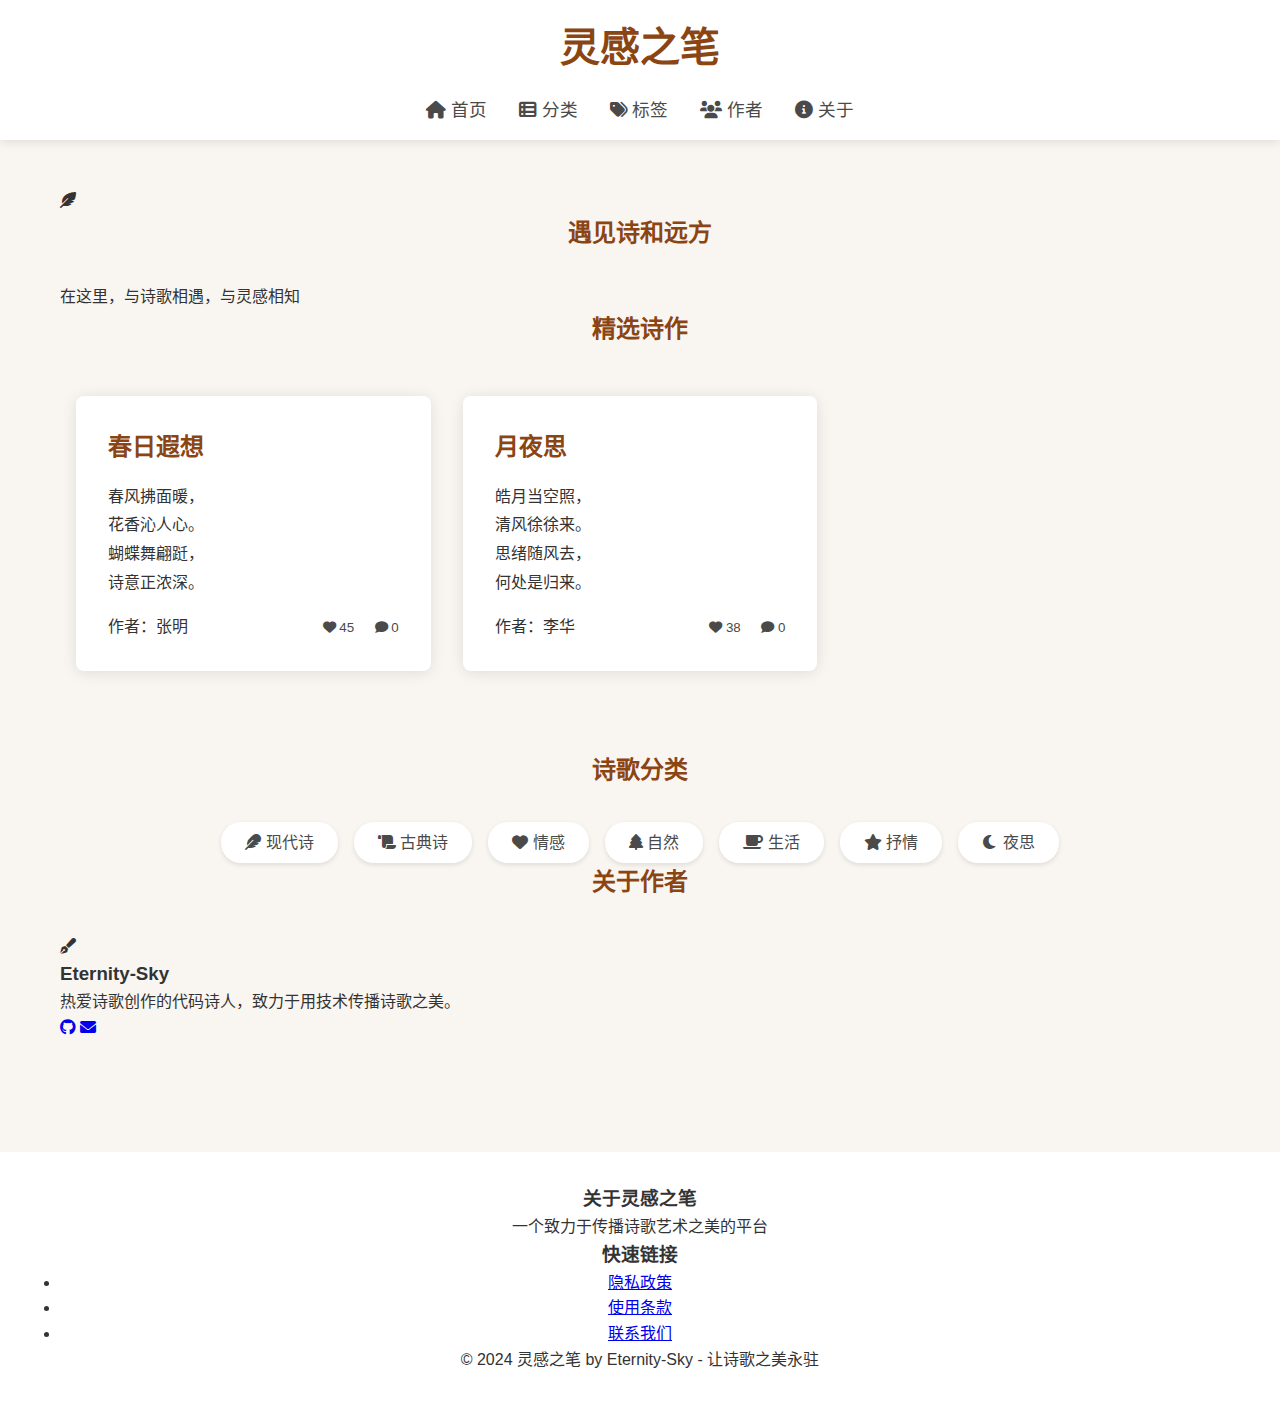
==== commit fc358905: "add" ====
--- a/index.html
+++ b/index.html
@@ -31,6 +31,11 @@
     <main class="site-main">
         <div class="container">
             <section class="hero-section">
+                <div class="hero-decoration">
+                    <span class="decoration-line"></span>
+                    <i class="fas fa-feather-alt decoration-icon"></i>
+                    <span class="decoration-line"></span>
+                </div>
                 <h2>遇见诗和远方</h2>
                 <p class="subtitle">在这里，与诗歌相遇，与灵感相知</p>
             </section>
@@ -58,14 +63,15 @@
             <section class="about-author">
                 <h2>关于作者</h2>
                 <div class="author-card">
-                    <img src="images/author-avatar.jpg" alt="Eternity-Sky" class="author-avatar">
+                    <div class="author-decoration">
+                        <i class="fas fa-pen-fancy"></i>
+                    </div>
                     <div class="author-info">
                         <h3>Eternity-Sky</h3>
                         <p class="author-bio">热爱诗歌创作的代码诗人，致力于用技术传播诗歌之美。</p>
                         <div class="social-links">
-                            <a href="#" title="微信公众号"><i class="fab fa-weixin"></i></a>
-                            <a href="#" title="GitHub"><i class="fab fa-github"></i></a>
-                            <a href="#" title="邮箱"><i class="fas fa-envelope"></i></a>
+                            <a href="https://github.com/Eternity-Sky" title="GitHub"><i class="fab fa-github"></i></a>
+                            <a href="mailto://tengyumo666@hotmaill.com" title="邮箱"><i class="fas fa-envelope"></i></a>
                         </div>
                     </div>
                 </div>
@@ -88,14 +94,6 @@
                         <li><a href="/contact">联系我们</a></li>
                     </ul>
                 </div>
-                <div class="footer-section">
-                    <h3>关注我们</h3>
-                    <div class="social-links">
-                        <a href="#"><i class="fab fa-weixin"></i></a>
-                        <a href="#"><i class="fab fa-weibo"></i></a>
-                        <a href="#"><i class="fab fa-github"></i></a>
-                    </div>
-                </div>
             </div>
             <div class="footer-bottom">
                 <p>&copy; 2024 灵感之笔 by Eternity-Sky - 让诗歌之美永驻</p>
--- a/css/style.css
+++ b/css/style.css
@@ -227,4 +227,47 @@
 
 .interactions button:hover {
     color: var(--accent-color);
+}
+
+/* 作者列表页面样式 */
+.authors-grid {
+    display: grid;
+    grid-template-columns: repeat(auto-fit, minmax(300px, 1fr));
+    gap: 2rem;
+    padding: 2rem 0;
+}
+
+.authors-grid .author-card {
+    flex-direction: column;
+    text-align: center;
+    padding: 2rem;
+}
+
+.authors-grid .author-decoration {
+    margin: 0 auto 1.5rem;
+    width: 100px;
+    height: 100px;
+}
+
+.author-stats {
+    display: flex;
+    justify-content: center;
+    gap: 1.5rem;
+    margin: 1rem 0;
+}
+
+.author-link {
+    display: inline-block;
+    padding: 0.5rem 1.5rem;
+    border: 2px solid var(--accent-color);
+    border-radius: 20px;
+    color: var(--accent-color);
+    text-decoration: none;
+    transition: all 0.3s ease;
+}
+
+.author-link:hover {
+    background: var(--accent-color);
+    color: white;
+    transform: translateY(-2px);
 } 